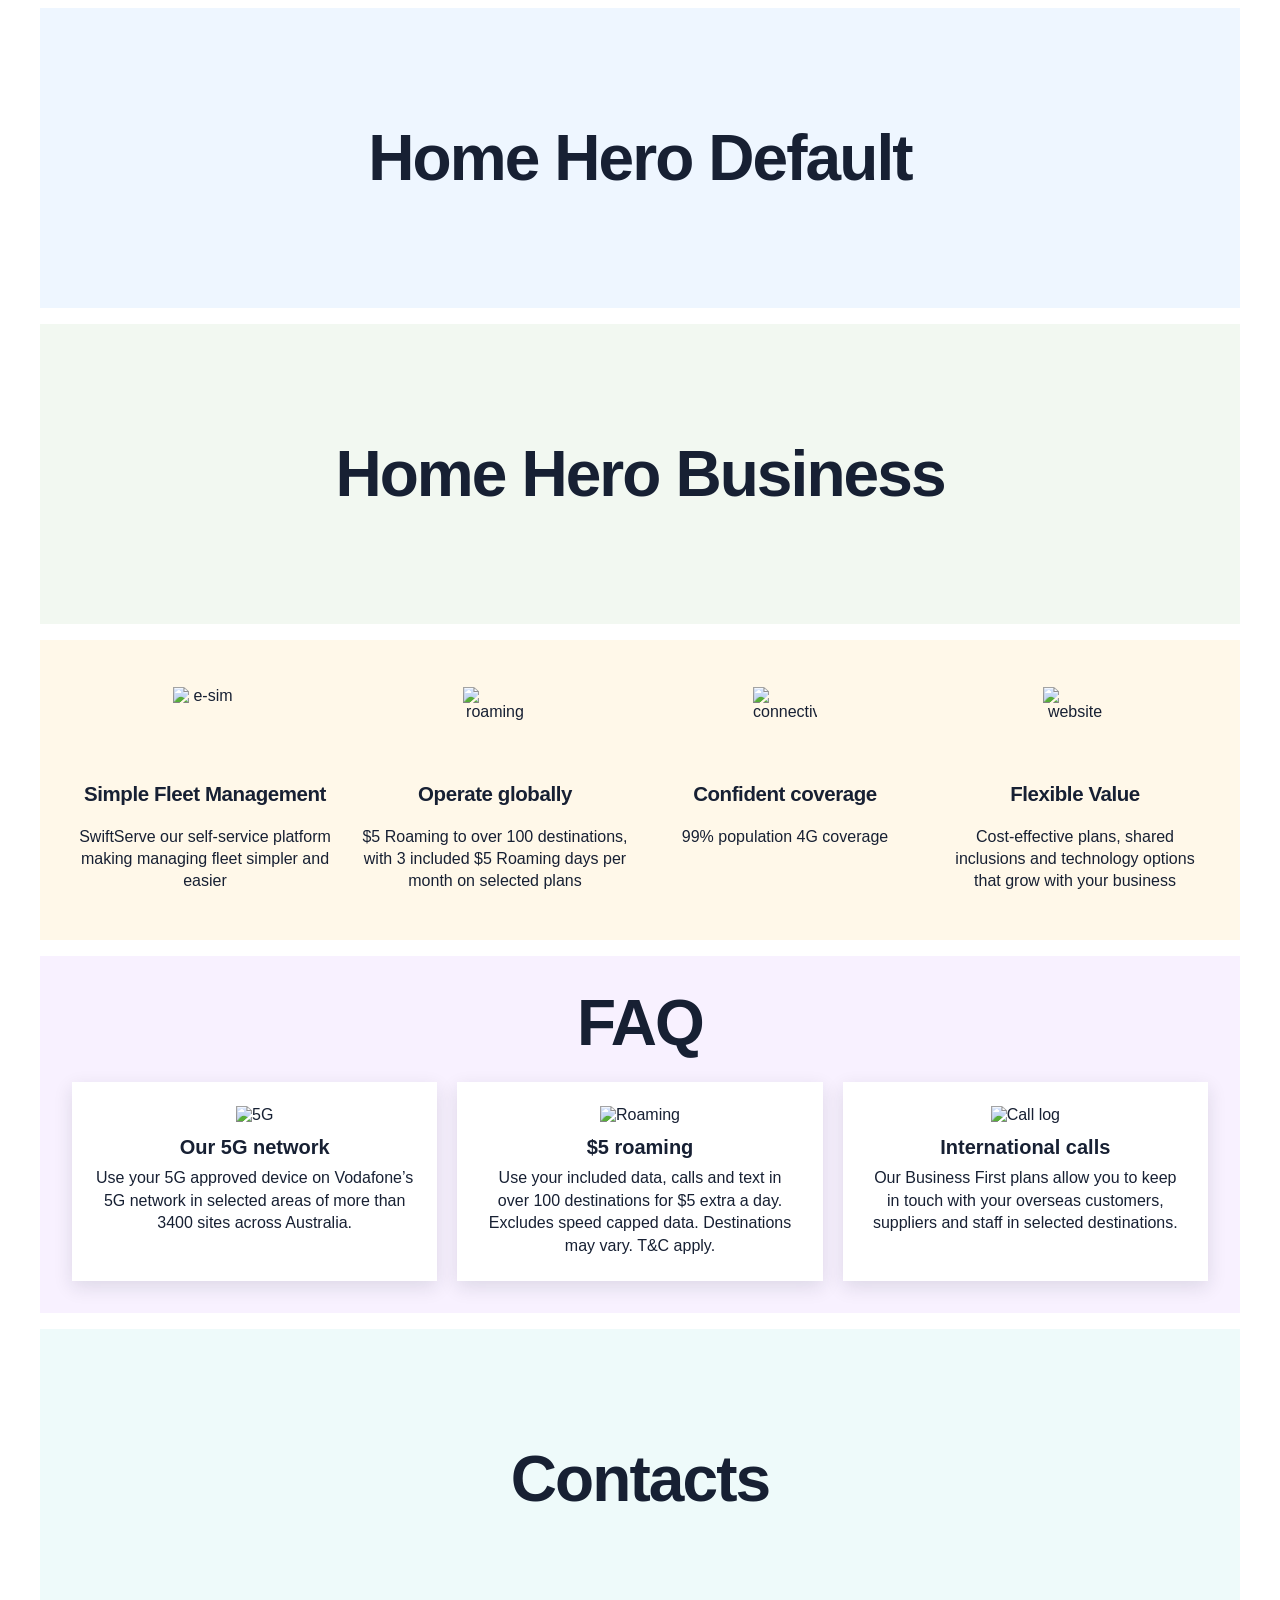
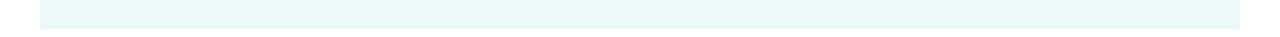
==== src/app/static/home.html @ aec45348 "init" ====
<!doctype html>
<html lang="en">
  <head>
    <meta charset="UTF-8" />
    <meta name="viewport" content="width=device-width, initial-scale=1.0" />
    <script src="https://cdn.c360a.salesforce.com/beacon/c360a/d6abf9f0-ecea-4884-ab38-0b4ee6bca246/scripts/c360a.min.js"></script>
    <title>Home</title>
    <link rel="stylesheet" href="style.css" />
  </head>
  <body>
    <main>
      <section class="page-section hero-default" data-fragment="home-hero-default">
        <div class="section-content">
          <h1>Home Hero Default</h1>
        </div>
      </section>

      <section class="page-section hero-business" data-fragment="home-hero-business">
        <div class="section-content">
          <h2>Home Hero Business</h2>
        </div>
      </section>

      <section class="page-section features" data-fragment="features">
        <div class="section-content">
          <div class="feature-grid">
            <article class="feature-item">
              <img src="https://www.vodafone.com.au/images/icons/e-sim-mid.svg" alt="e-sim" />
              <h2>Simple Fleet Management</h2>
              <p>SwiftServe our self-service platform making managing fleet simpler and easier</p>
            </article>
            <article class="feature-item">
              <img src="https://www.vodafone.com.au/images/icons/roaming-mid.svg" alt="roaming" />
              <h2>Operate globally</h2>
              <p>$5 Roaming to over 100 destinations, with 3 included $5 Roaming days per month on selected plans</p>
            </article>
            <article class="feature-item">
              <img src="https://www.vodafone.com.au/images/icons/connectivity-mid.svg" alt="connectivity" />
              <h2>Confident coverage</h2>
              <p>99% population 4G coverage</p>
            </article>
            <article class="feature-item">
              <img src="https://www.vodafone.com.au/images/icons/website.svg" alt="website" />
              <h2>Flexible Value</h2>
              <p>Cost-effective plans, shared inclusions and technology options that grow with your business</p>
            </article>
          </div>
        </div>
      </section>

      <section class="page-section faq" data-fragment="faq">
        <div class="section-content">
          <h2>FAQ</h2>
          <div class="faq-grid">
            <article class="faq-item">
              <img src="https://www.vodafone.com.au/images/icons/5g-red.svg" alt="5G" />
              <h3>Our 5G network</h3>
              <p>
                Use your 5G approved device on Vodafone’s 5G network in selected areas of more than 3400 sites across
                Australia.
              </p>
            </article>
            <article class="faq-item">
              <img src="https://www.vodafone.com.au/images/icons/roaming-red.svg" alt="Roaming" />
              <h3>$5 roaming</h3>
              <p>
                Use your included data, calls and text in over 100 destinations for $5 extra a day. Excludes speed
                capped data. Destinations may vary. T&amp;C apply.
              </p>
            </article>
            <article class="faq-item">
              <img src="https://www.vodafone.com.au/images/icon/system/red/call-log.svg" alt="Call log" />
              <h3>International calls</h3>
              <p>
                Our Business First plans allow you to keep in touch with your overseas customers, suppliers and staff in
                selected destinations.
              </p>
            </article>
          </div>
        </div>
      </section>

      <section class="page-section contacts" data-fragment="contacts">
        <div class="section-content">
          <h2>Contacts</h2>
        </div>
      </section>
    </main>
  </body>
</html>
---- src/app/static/style.css ----
:root {
  font-family: Arial, Helvetica, sans-serif;
  color: #172033;
  background: #ffffff;
}

* {
  box-sizing: border-box;
}

body {
  margin: 0;
}

.page-section {
  padding: 8px 32px;
}

.section-content {
  width: min(100%, 1200px);
  min-height: 300px;
  margin: 0 auto;
  display: flex;
  align-items: center;
  justify-content: center;
  padding: 32px;
  text-align: center;
}

.page-section h1,
.page-section h2 {
  margin: 0;
  font-size: clamp(2.25rem, 5vw, 4.5rem);
  line-height: 1.1;
  letter-spacing: -0.03em;
}

.feature-grid {
  width: 100%;
  display: flex;
  flex-wrap: wrap;
  justify-content: center;
  align-items: stretch;
  gap: 24px;
}

.feature-item {
  flex: 0 1 calc((100% - 72px) / 4);
  min-width: 190px;
  display: grid;
  grid-template-rows: 76px 3.9rem auto;
  align-items: start;
  text-align: center;
}

.feature-item img {
  width: 64px;
  height: 64px;
  display: block;
  margin: 0 auto;
}

.feature-item h2 {
  align-self: center;
  font-size: clamp(1.1rem, 1.6vw, 1.4rem);
  letter-spacing: -0.02em;
}

.feature-item p {
  margin: 0;
  font-size: 1rem;
  line-height: 1.4;
}

.faq .section-content {
  flex-direction: column;
  justify-content: center;
  gap: 24px;
}

.faq-grid {
  width: 100%;
  display: flex;
  flex-wrap: wrap;
  justify-content: center;
  gap: 20px;
}

.faq-item {
  flex: 0 1 calc((100% - 40px) / 3);
  min-width: 220px;
  min-height: 180px;
  padding: 24px;
  background: #ffffff;
  box-shadow: 0 6px 18px rgb(23 32 51 / 12%);
  text-align: center;
}

.faq-item img {
  width: 48px;
  height: 48px;
}

.faq-item h3 {
  margin: 12px 0 8px;
  font-size: 1.25rem;
}

.faq-item p {
  margin: 0;
  line-height: 1.4;
}

.hero-default .section-content {
  background: #eef6ff;
}

.hero-business .section-content {
  background: #f2f8f1;
}

.features .section-content {
  background: #fff8e9;
}

.faq .section-content {
  background: #f8f1ff;
}

.contacts .section-content {
  background: #eefafa;
}
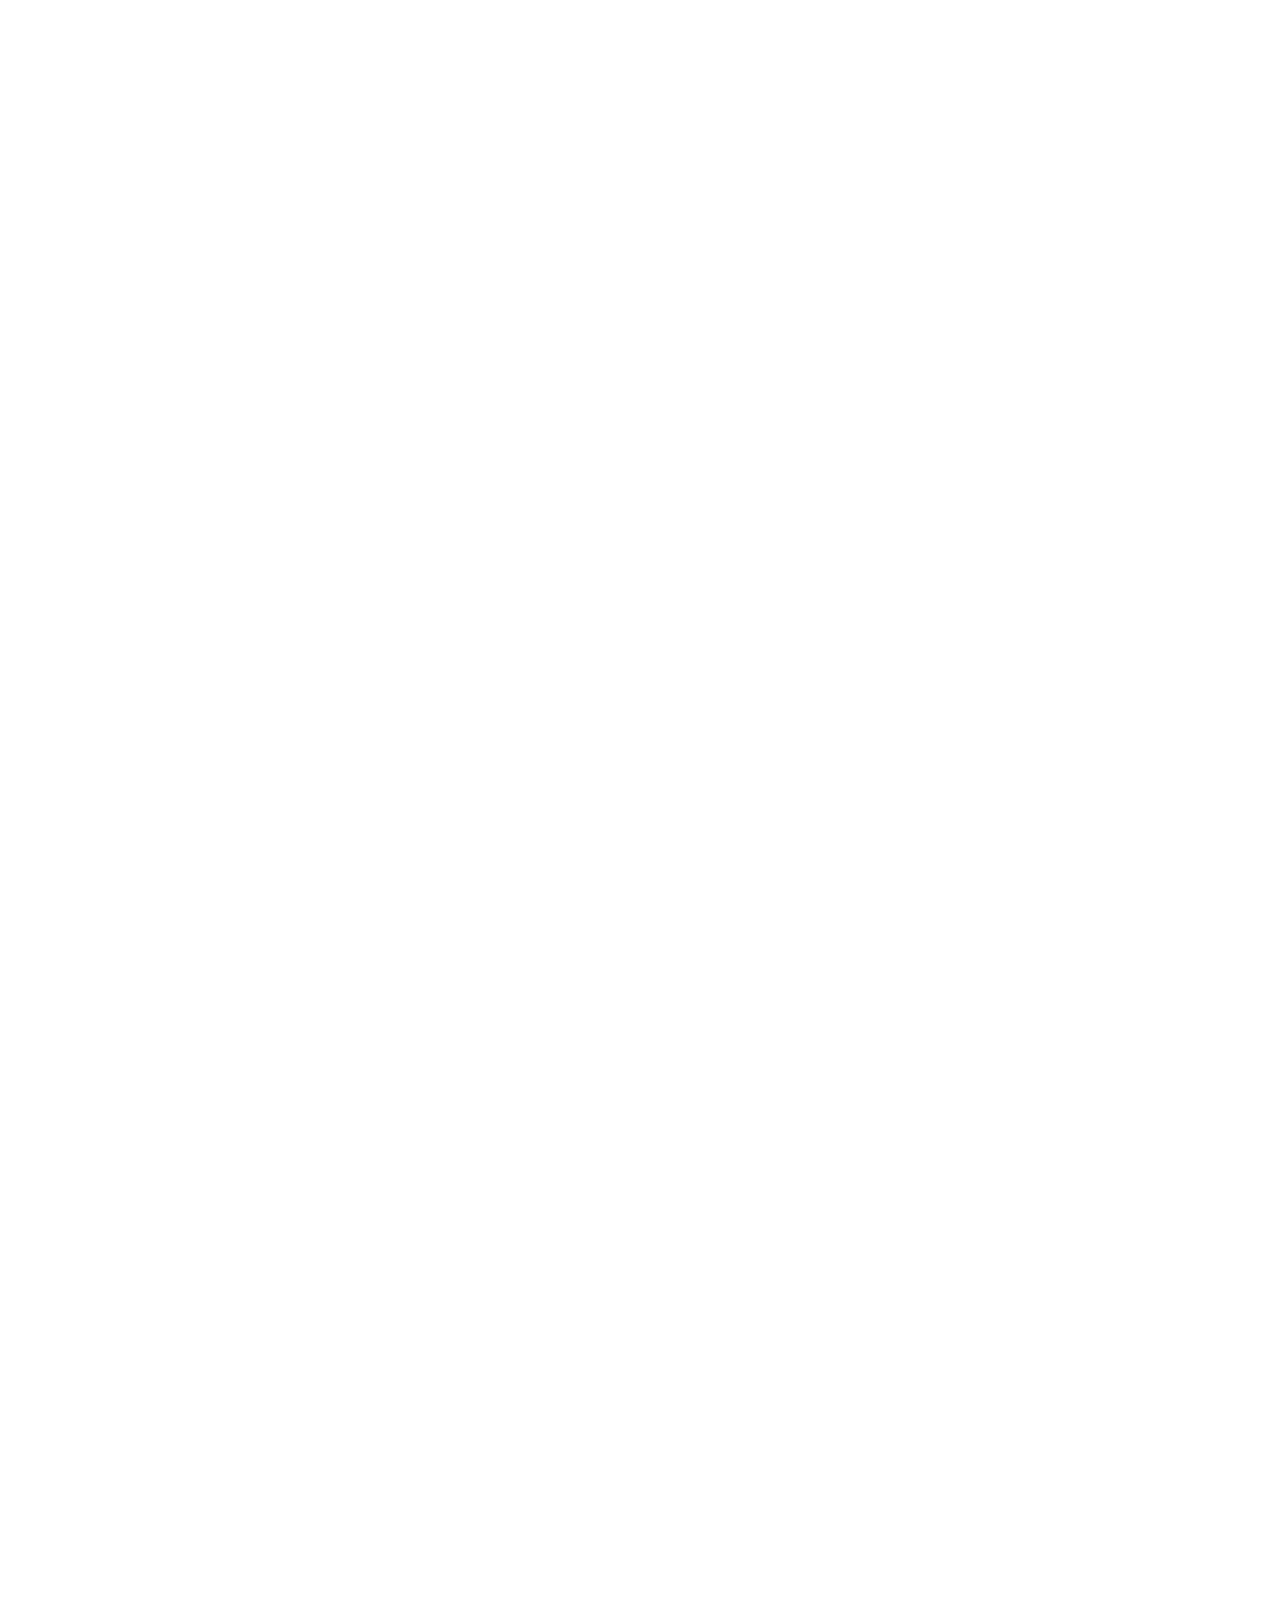
==== commit e05fe157: "init" ====
--- a/src/app/static/home.html
+++ b/src/app/static/home.html
@@ -4,6 +4,85 @@
     <meta charset="UTF-8" />
     <meta name="viewport" content="width=device-width, initial-scale=1.0" />
     <script src="https://cdn.c360a.salesforce.com/beacon/c360a/d6abf9f0-ecea-4884-ab38-0b4ee6bca246/scripts/c360a.min.js"></script>
+    <script>
+      const fragmentVisibilityStyle = document.createElement("style");
+      fragmentVisibilityStyle.textContent = "section[data-fragment] { visibility: hidden; }";
+      document.head.appendChild(fragmentVisibilityStyle);
+
+      fetchFragmentDecision()
+        .then((response) => {
+          const decision = findDecisionOutput(response);
+
+          if (!decision) {
+            throw new Error("No fragment decision was returned for HOME_AEM_STATIC_POC.");
+          }
+
+          const enabledFragments = new Set(
+            decision.fragments
+              .split(",")
+              .map((fragment) => fragment.trim())
+              .filter(Boolean),
+          );
+
+          const renderDecision = () => {
+            document.documentElement.dataset.experienceKey = decision.experienceKey;
+
+            document.querySelectorAll("section[data-fragment]").forEach((section) => {
+              section.hidden = !enabledFragments.has(section.dataset.fragment);
+            });
+
+            fragmentVisibilityStyle.remove();
+          };
+
+          if (document.readyState === "loading") {
+            document.addEventListener("DOMContentLoaded", renderDecision, { once: true });
+          } else {
+            renderDecision();
+          }
+        })
+        .catch((error) => {
+          console.error("Unable to load the HOME_AEM_STATIC_POC decision.", error);
+          fragmentVisibilityStyle.remove();
+        });
+
+      function findDecisionOutput(value, visited = new Set()) {
+        if (!value || typeof value !== "object" || visited.has(value)) {
+          return null;
+        }
+
+        visited.add(value);
+
+        if (typeof value.experienceKey === "string" && typeof value.fragments === "string") {
+          return value;
+        }
+
+        for (const nestedValue of Object.values(value)) {
+          const decision = findDecisionOutput(nestedValue, visited);
+
+          if (decision) {
+            return decision;
+          }
+        }
+
+        return null;
+      }
+
+      function fetchFragmentDecision(retriesRemaining = 100) {
+        const SI = window.getSalesforceInteractions?.();
+
+        if (SI?.Personalization?.fetch) {
+          return SI.Personalization.fetch(["HOME_AEM_STATIC_POC"]);
+        }
+
+        if (retriesRemaining === 0) {
+          return Promise.reject(new Error("Salesforce Personalization is not available."));
+        }
+
+        return new Promise((resolve) => window.setTimeout(resolve, 50)).then(() =>
+          fetchFragmentDecision(retriesRemaining - 1),
+        );
+      }
+    </script>
     <title>Home</title>
     <link rel="stylesheet" href="style.css" />
   </head>
@@ -86,5 +165,6 @@
         </div>
       </section>
     </main>
+
   </body>
 </html>
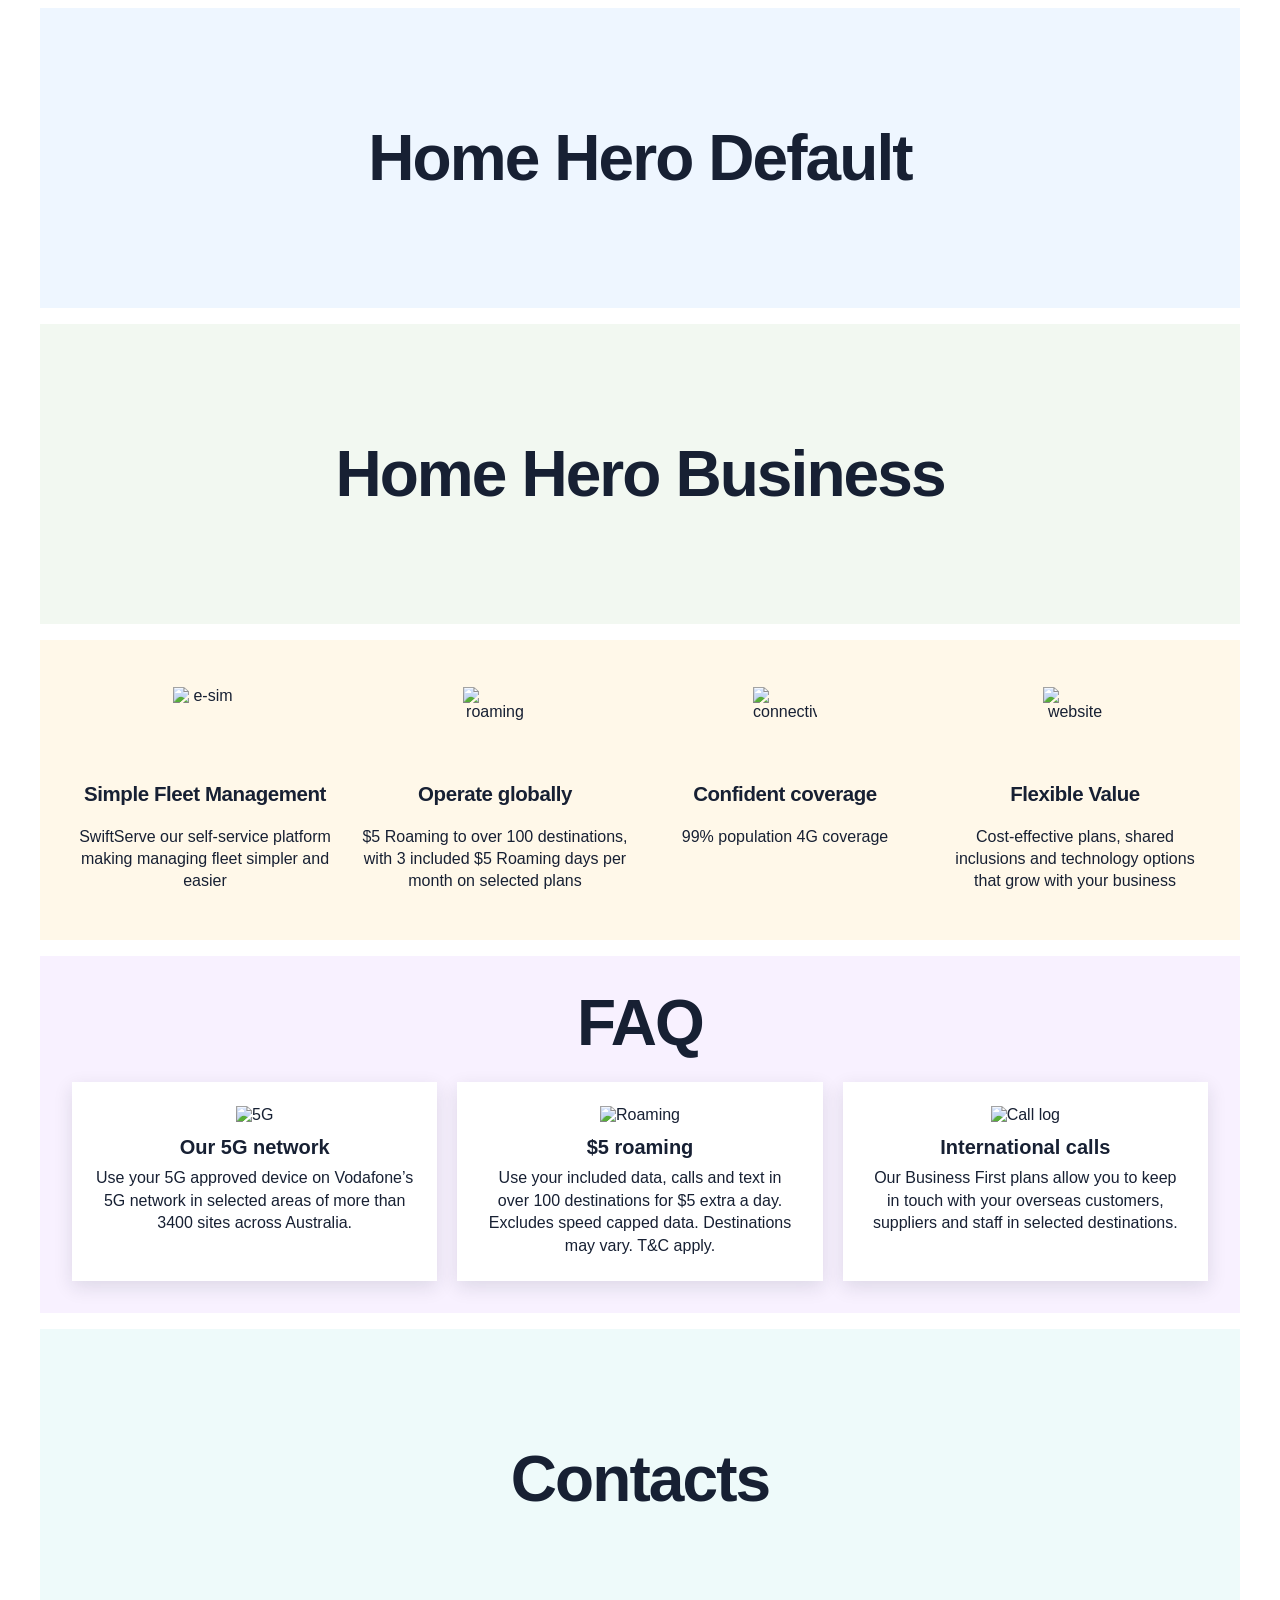
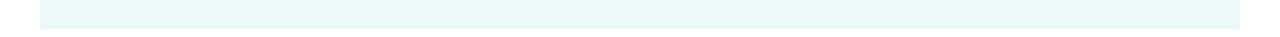
==== commit 80481941: "init" ====
--- a/src/app/static/home.html
+++ b/src/app/static/home.html
@@ -4,85 +4,6 @@
     <meta charset="UTF-8" />
     <meta name="viewport" content="width=device-width, initial-scale=1.0" />
     <script src="https://cdn.c360a.salesforce.com/beacon/c360a/d6abf9f0-ecea-4884-ab38-0b4ee6bca246/scripts/c360a.min.js"></script>
-    <script>
-      const fragmentVisibilityStyle = document.createElement("style");
-      fragmentVisibilityStyle.textContent = "section[data-fragment] { visibility: hidden; }";
-      document.head.appendChild(fragmentVisibilityStyle);
-
-      fetchFragmentDecision()
-        .then((response) => {
-          const decision = findDecisionOutput(response);
-
-          if (!decision) {
-            throw new Error("No fragment decision was returned for HOME_AEM_STATIC_POC.");
-          }
-
-          const enabledFragments = new Set(
-            decision.fragments
-              .split(",")
-              .map((fragment) => fragment.trim())
-              .filter(Boolean),
-          );
-
-          const renderDecision = () => {
-            document.documentElement.dataset.experienceKey = decision.experienceKey;
-
-            document.querySelectorAll("section[data-fragment]").forEach((section) => {
-              section.hidden = !enabledFragments.has(section.dataset.fragment);
-            });
-
-            fragmentVisibilityStyle.remove();
-          };
-
-          if (document.readyState === "loading") {
-            document.addEventListener("DOMContentLoaded", renderDecision, { once: true });
-          } else {
-            renderDecision();
-          }
-        })
-        .catch((error) => {
-          console.error("Unable to load the HOME_AEM_STATIC_POC decision.", error);
-          fragmentVisibilityStyle.remove();
-        });
-
-      function findDecisionOutput(value, visited = new Set()) {
-        if (!value || typeof value !== "object" || visited.has(value)) {
-          return null;
-        }
-
-        visited.add(value);
-
-        if (typeof value.experienceKey === "string" && typeof value.fragments === "string") {
-          return value;
-        }
-
-        for (const nestedValue of Object.values(value)) {
-          const decision = findDecisionOutput(nestedValue, visited);
-
-          if (decision) {
-            return decision;
-          }
-        }
-
-        return null;
-      }
-
-      function fetchFragmentDecision(retriesRemaining = 100) {
-        const SI = window.getSalesforceInteractions?.();
-
-        if (SI?.Personalization?.fetch) {
-          return SI.Personalization.fetch(["HOME_AEM_STATIC_POC"]);
-        }
-
-        if (retriesRemaining === 0) {
-          return Promise.reject(new Error("Salesforce Personalization is not available."));
-        }
-
-        return new Promise((resolve) => window.setTimeout(resolve, 50)).then(() =>
-          fetchFragmentDecision(retriesRemaining - 1),
-        );
-      }
-    </script>
     <title>Home</title>
     <link rel="stylesheet" href="style.css" />
   </head>
